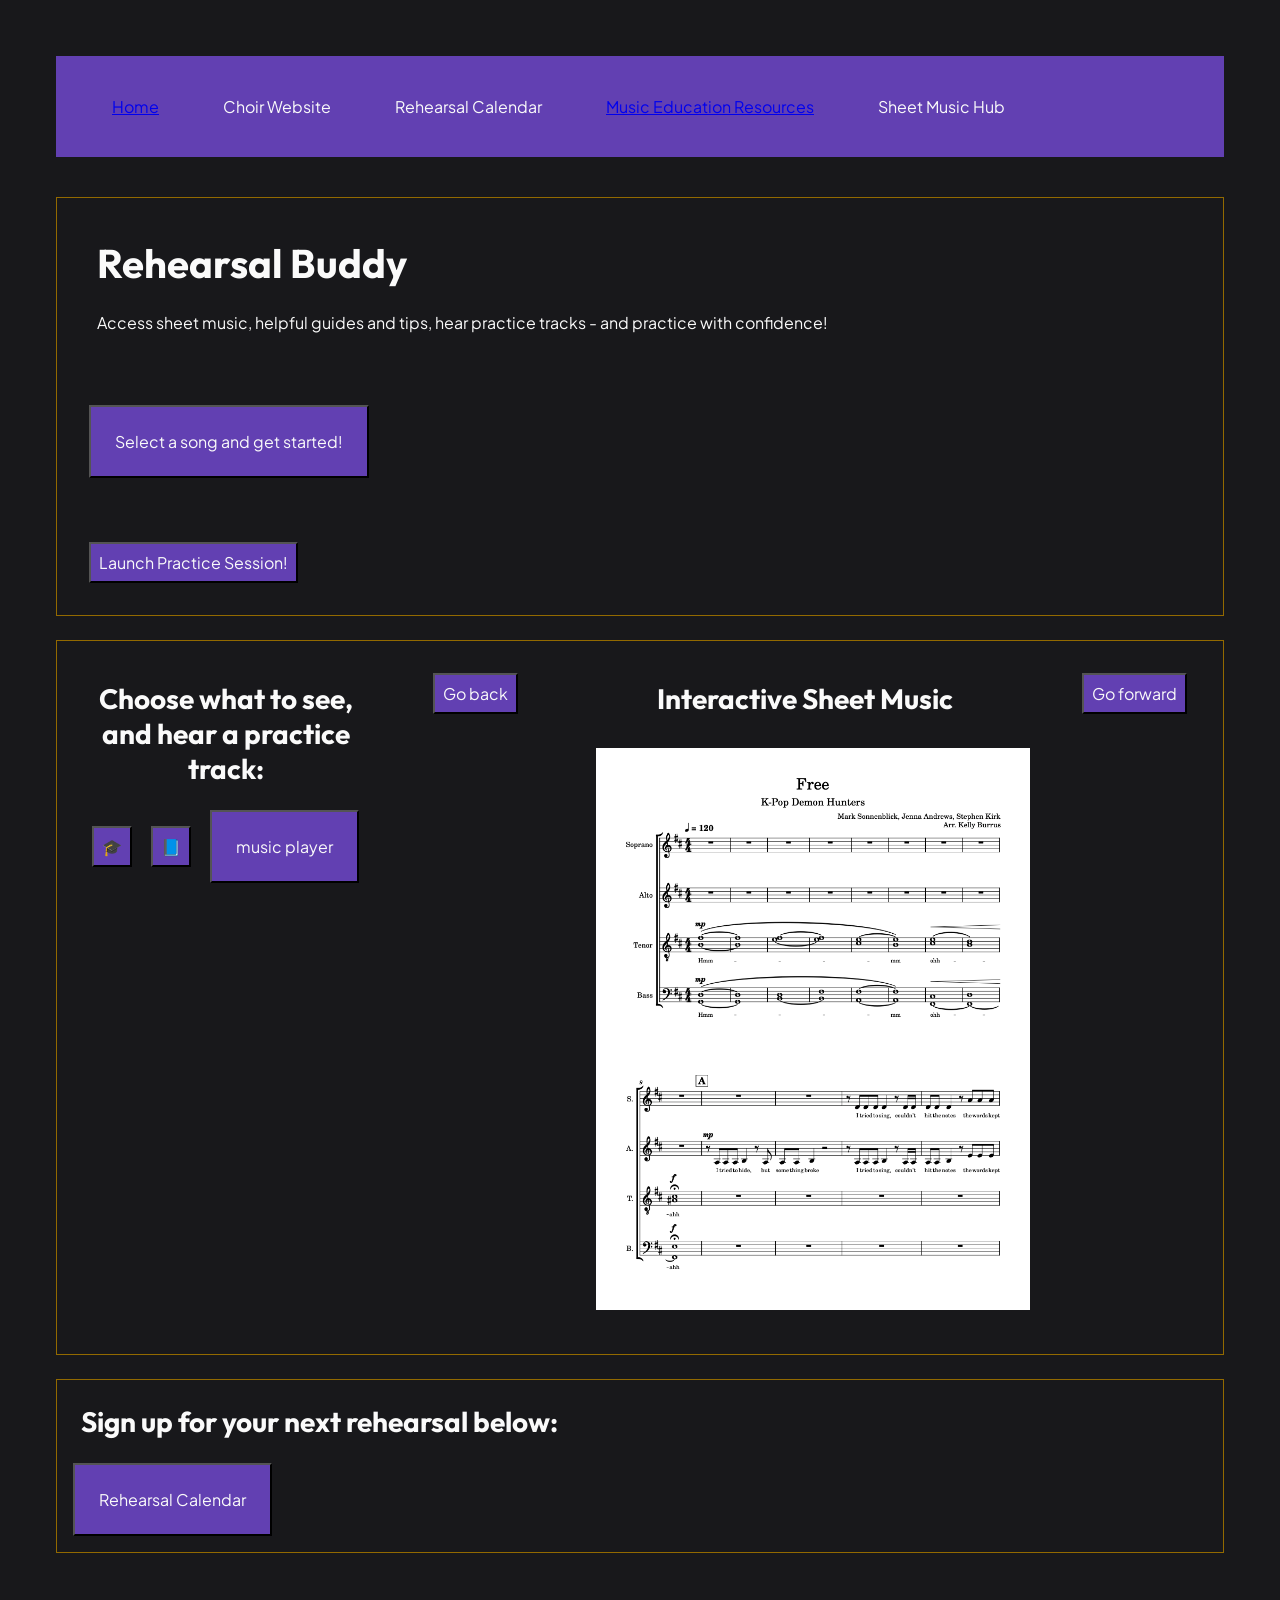
==== index.html @ 318d01c3 "Changed sheet display, assignment steps 1-4" ====
<!--Header/Nav -> Hero Section -> Self-Study -> CTA: “sign up for rehearsal”-->
<!doctype html>
<html lang="en">
  <head>
    <meta charset="UTF-8" />
    <meta name="viewport" content="width=device-width, initial-scale=1.0" />
    <title>Rehearsal Buddy</title>
    <link rel="stylesheet" href="style.css" />
    <link rel="stylesheet" href="https://fonts.googleapis.com/css?family=Outfit" />
    <link rel="stylesheet" href="https://fonts.googleapis.com/css2?family=Plus+Jakarta+Sans" />
    <script src="js/script.js" defer></script>
  </head>
  <body>
    <!-- START BELOW -->
     <header>
      <nav class="navbar">
        <!--to be placed into a hamburger menu in mobile, but expanded in desktop.-->
       <ul>
        <li><a href="index.html">Home</a></li>
        <li><a>Choir Website</a></li>
       <li><a>Rehearsal Calendar</a></li>
        <li><a href="education.html">Music Education Resources</a></li>
        <li><a>Sheet Music Hub</a></li>
       </ul>
      </nav>
     </header>
     <main class="page">
      <!--HERO SECTION-->
      <section class="hero">
        <!--row 1-->
        <div class="hero-title">
          <h1>Rehearsal Buddy</h1>
          <p>Access sheet music, helpful guides and tips, hear practice tracks - and practice with confidence!</p>
        </div>
        <!--row 2-->
        <div class="hero-selection">
          <button><p>Select a song and get started!</p></button>
        </div>
        <!--row 3-->
        <div class="hero-launch">
          <button> Launch Practice Session!</button>
        </div>
      </section>
      <!-- SELF-STUDY-->
        <section class="self-study">
          <!--column 1: self-study controls-->
          <div class="self-study-controls">
            <h2>Choose what to see, and hear a practice track:</h2>
            <button>&#127891</button>
            <button>&#128216</button>
            <button><p>music player</p></button>
          </div>
          <!--column 2: back button-->
          <div class="back-btn">
            <button id="back-btn">Go back</button>
          </div>
          <!--column 3: display-->
          <div class="sheet-music">
            <h2> Interactive Sheet Music</h2>
            <img id="currentpage" src="images/Free1-1.png" alt="Displays the current sheet music page." style="max-width: 100%; height: auto">
          </div>
          <!--column 4: fwd button-->
          <div class="fwd-btn">
            <button id="fwd-btn">Go forward</button>
          </div>
        </section>
        <!--CTA: Sign up for Rehearsal-->
        <section class="cta">
          <h2>Sign up for your next rehearsal below:</h2>
          <button><p>Rehearsal Calendar</p></button>
        </section>
      </main>
  </body>
</html>
---- style.css ----
:root {
  --primary-color: #6240b2;
  --accent-color: #926900;
  --background-color: #18181b;
  --text-color: #fafafa;
  --heading-font: "Outfit", sans-serif;
  --body-font: "Plus Jakarta Sans", sans-serif;
}
/* === RESET === */
*,
*::before,
*::after {
  margin: 8px;
  padding: 8px;
  box-sizing: border-box;
}

/* START BELOW */

nav{
  background-color: var(--primary-color);
  color: var(--text-color);
  display: flex;
  justify-content: space-between;
  align-items: right;
  font-size: 16px;
}
h1 {
font-family: var(--heading-font);
font-size: 40px;
}
h2 {
font-family: var(--heading-font);
font-size: 28px;
}
h3 {
font-family: var(--heading-font);
font-size: 20px;
}
body {
font-family: var(--body-font);
font-size: 16px;
background-color: var(--background-color);
color: var(--text-color);

}
section {
  border: 1px solid var(--accent-color);
}



/*Adding button characteristics*/
button {
  font-family: var(--body-font);
  font-size: 16px;
  background-color: var(--primary-color);
  color: var(--text-color);
  width: fit-content;
}


#education-resources {
  display: grid;
  grid-template-columns: repeat(auto-fit, minmax(300px, 1fr));
  gap: 20px;
  padding: 20px 0;
}

#education-resources img {
  width: 270px;
  height: auto;
}

.item {
  border: 1px solid var(--accent-color);
  padding: 16px;
  border-radius: 8px;
}

/* Style work on navbar to get the text looking more normal.
*/
.navbar {
    display: flex;
    justify-content: space-between, right;
    align-items: center; 
  }

.navbar ul{
  display: flex;
  flex-direction: row;
  width: auto;
}

.navbar ul li {
  list-style-type: none;
}
/* LAYOUT PLAN
   Two-dimensional (gridding these):
   - header/nav  → logo left, links right
   - hero        → two rows, text left in top row and centered in bottom row
   - self-study  → two columns, one narrower one on the left for the controls and options, and a wider one on right for sheet music

   One-dimensional or fine as-is (leaving alone):
   - cta         → centered stack
*/
/* Option A — columns by fraction */
.page {
  display: grid;
  grid-template-columns: 1fr;
  grid-template-rows: 1fr;
  gap: 8px;
}

/* hero: keeping it simple to one single column, with buttons located underneath the heading and description.*/
.hero {
  display: grid;
  grid-template-columns: 1fr;
  grid-template-rows: auto auto auto;
  gap: 16px;
  button-align: center;
}

/* self-study: attempted to have one column for the selections on the left side, and the sheet music on the right taking up 2/3 of the page.*/
/*BREAKPOINT: grid layout changes to expand sheet music when in mobile.
/*UPDATE 11/6: Updated this to 4 columns in desktop to have a fwd and back button on either side of sheet music display
/* Mobile first — the default */
.self-study {
  display: grid;
  grid-template-columns: 1fr;
  grid-template-rows: 1fr;
  width: auto;
  text-align: center;
}

/* Desktop — rearrange */
@media (min-width: 768px) {
  .self-study {
      display: grid;
  grid-template-columns: 2fr 1fr 3fr 1fr;
  grid-template-rows: 1fr;
  gap: 8px;
  text-align: center;
  }
}
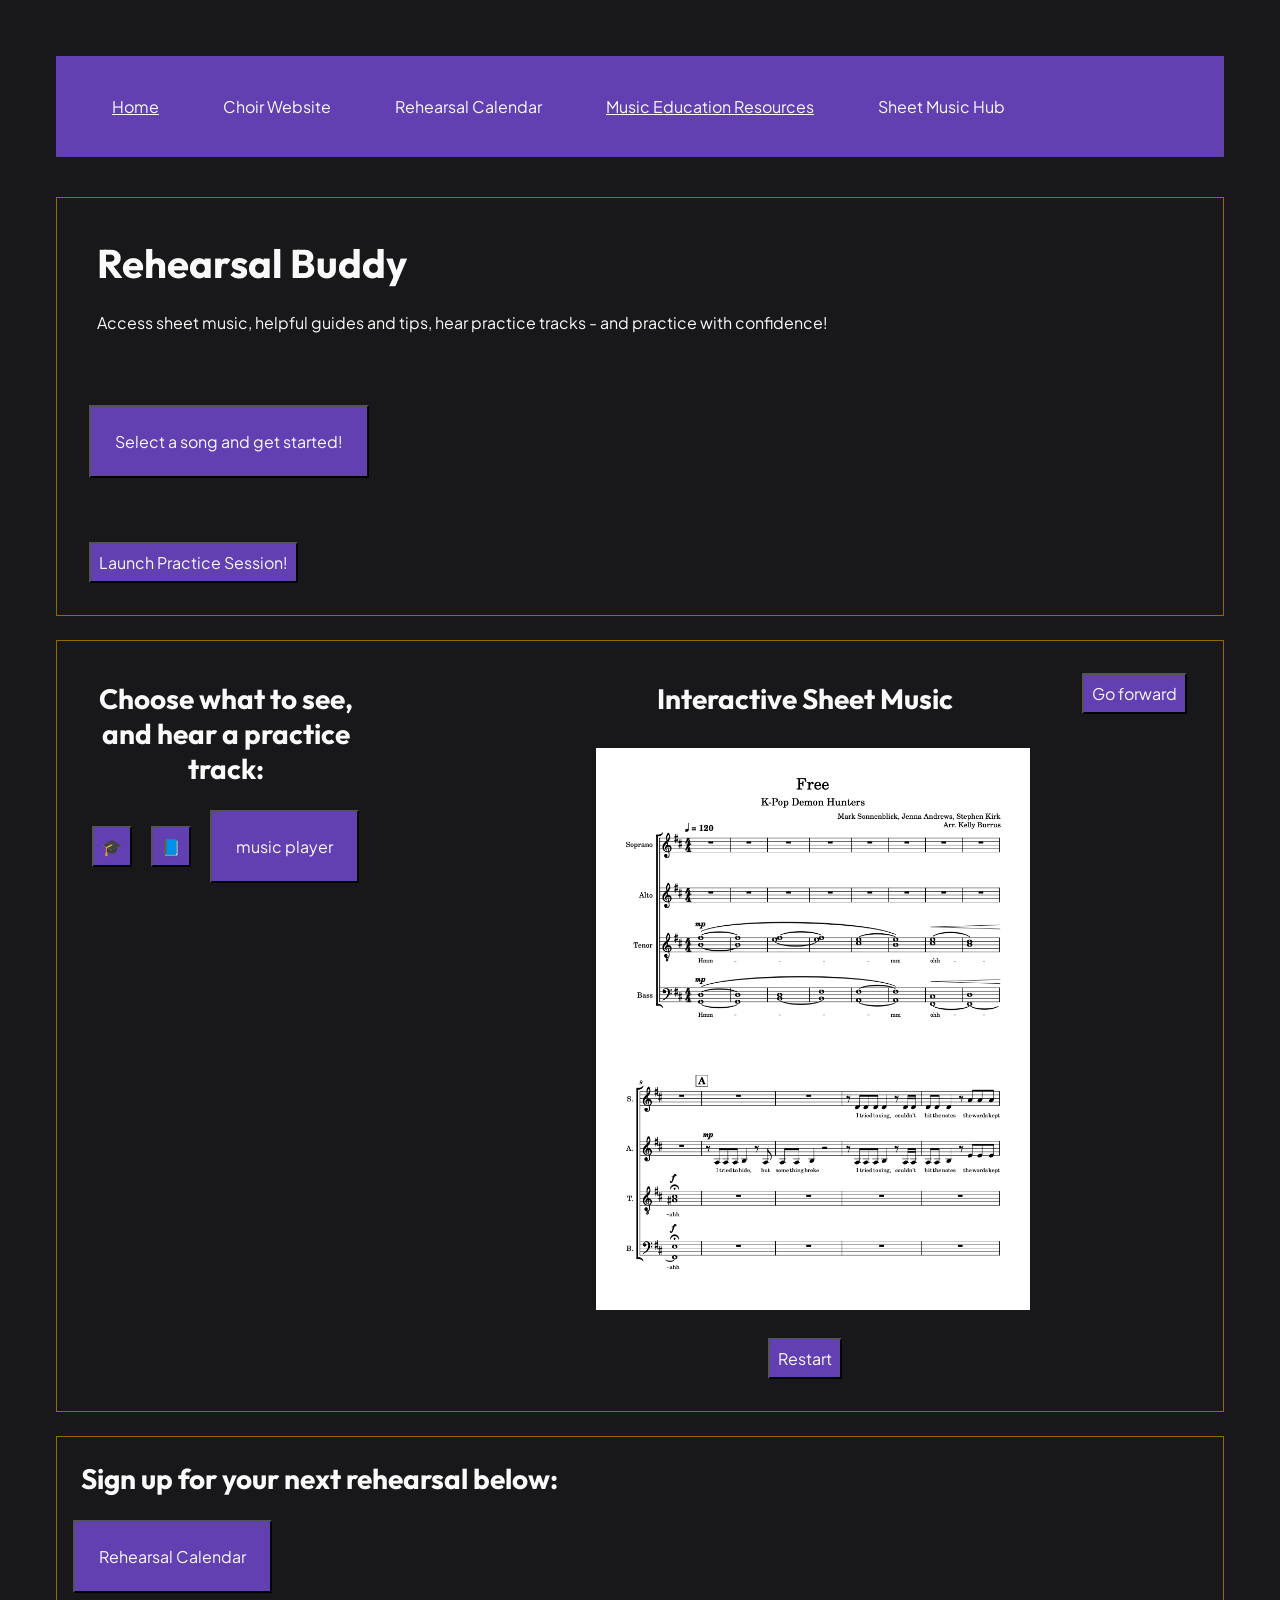
==== commit cfab451e: "added page-turning mechanism, button functionality" ====
--- a/index.html
+++ b/index.html
@@ -52,12 +52,13 @@
           </div>
           <!--column 2: back button-->
           <div class="back-btn">
-            <button id="back-btn">Go back</button>
+            <button id="back-btn" class="is-hidden">Go back</button>
           </div>
           <!--column 3: display-->
           <div class="sheet-music">
             <h2> Interactive Sheet Music</h2>
             <img id="currentpage" src="images/Free1-1.png" alt="Displays the current sheet music page." style="max-width: 100%; height: auto">
+            <button id="restart">Restart</button>
           </div>
           <!--column 4: fwd button-->
           <div class="fwd-btn">
--- a/style.css
+++ b/style.css
@@ -5,6 +5,7 @@
   --text-color: #fafafa;
   --heading-font: "Outfit", sans-serif;
   --body-font: "Plus Jakarta Sans", sans-serif;
+  --link-color: #fafafa;
 }
 /* === RESET === */
 *,
@@ -20,10 +21,15 @@
 nav{
   background-color: var(--primary-color);
   color: var(--text-color);
+  
   display: flex;
   justify-content: space-between;
   align-items: right;
   font-size: 16px;
+}
+
+a {
+    color: var(--link-color);
 }
 h1 {
 font-family: var(--heading-font);
@@ -82,7 +88,7 @@
 */
 .navbar {
     display: flex;
-    justify-content: space-between, right;
+    justify-content: space-between;
     align-items: center; 
   }
 
@@ -90,6 +96,7 @@
   display: flex;
   flex-direction: row;
   width: auto;
+  flex-wrap: wrap
 }
 
 .navbar ul li {
@@ -118,7 +125,10 @@
   grid-template-columns: 1fr;
   grid-template-rows: auto auto auto;
   gap: 16px;
-  button-align: center;
+}
+
+.is-hidden {
+  display: none;
 }
 
 /* self-study: attempted to have one column for the selections on the left side, and the sheet music on the right taking up 2/3 of the page.*/
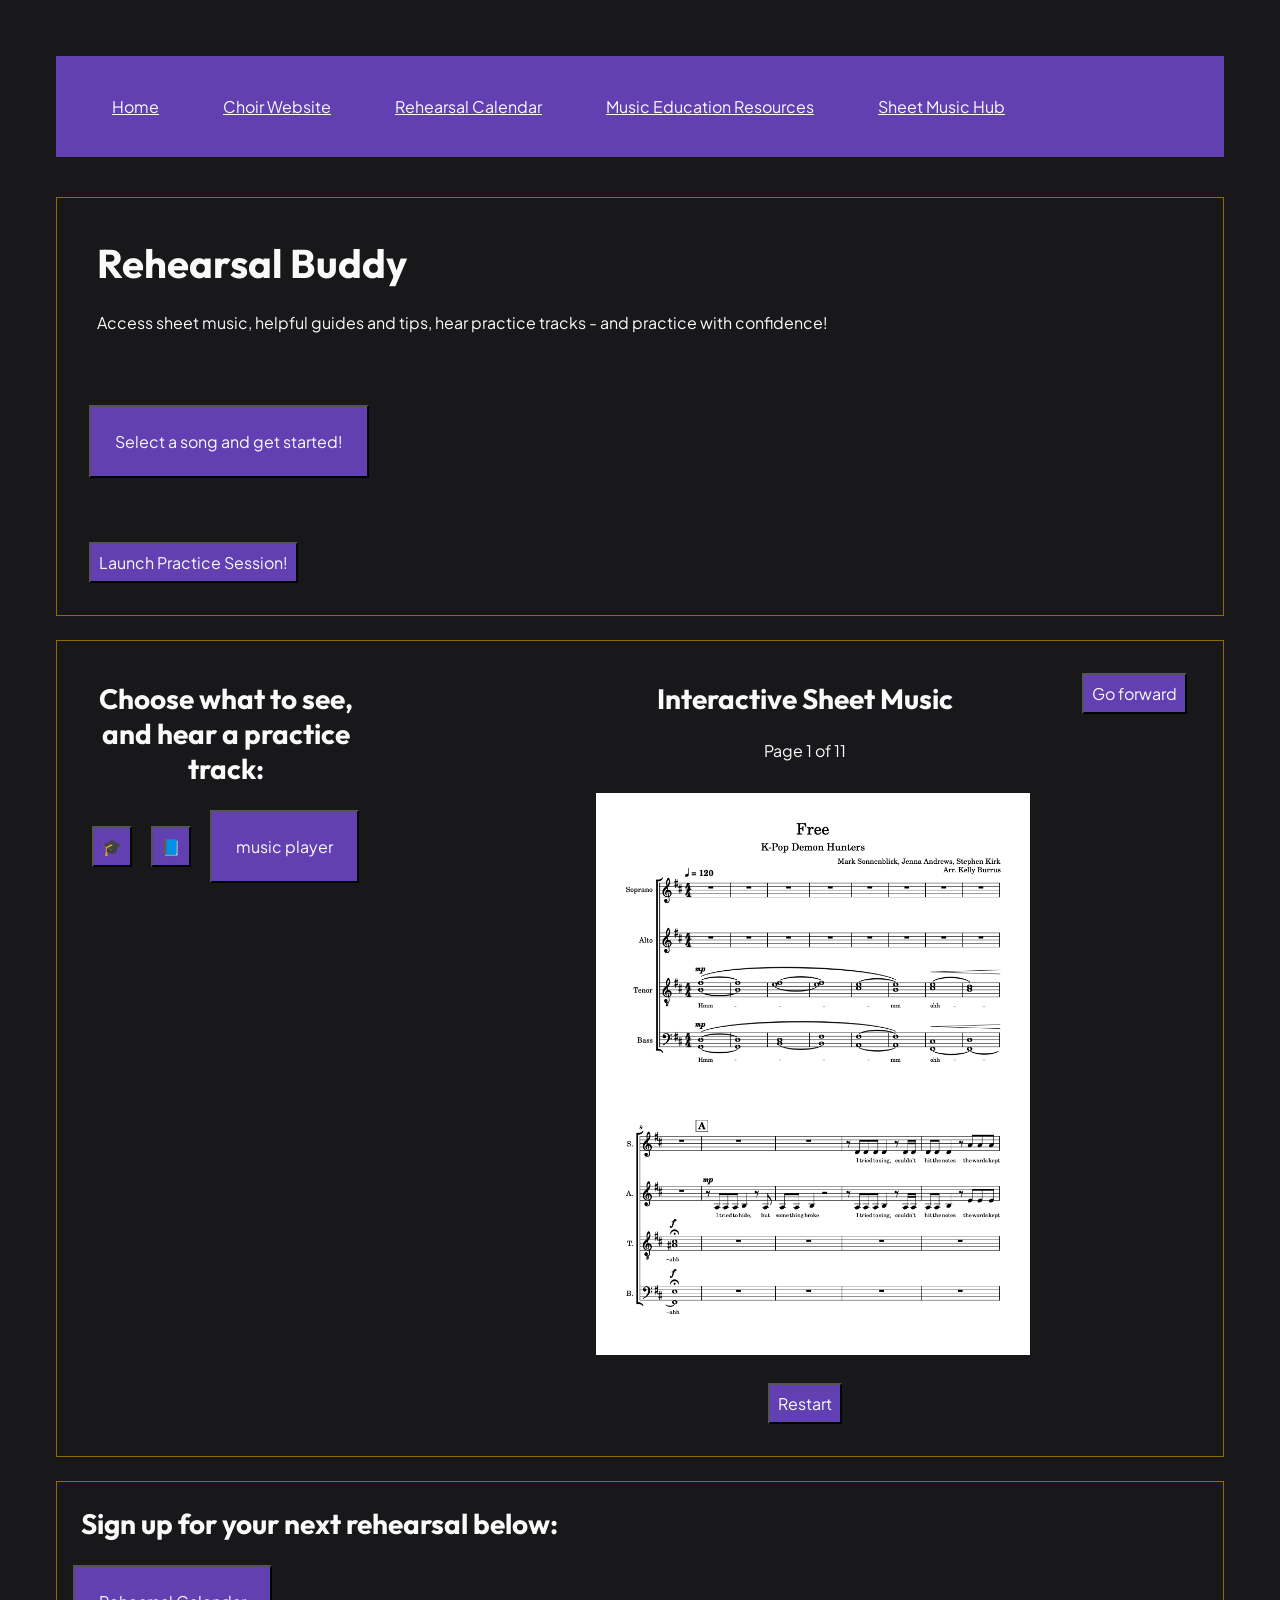
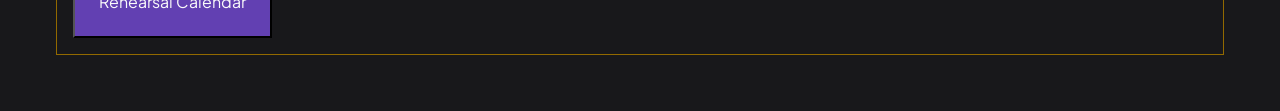
==== commit 0c6f0d9a: "Fixes from feedback, write Week 9 Plan" ====
--- a/index.html
+++ b/index.html
@@ -17,10 +17,10 @@
         <!--to be placed into a hamburger menu in mobile, but expanded in desktop.-->
        <ul>
         <li><a href="index.html">Home</a></li>
-        <li><a>Choir Website</a></li>
-       <li><a>Rehearsal Calendar</a></li>
+        <li><a href="#">Choir Website</a></li>
+       <li><a href="#">Rehearsal Calendar</a></li>
         <li><a href="education.html">Music Education Resources</a></li>
-        <li><a>Sheet Music Hub</a></li>
+        <li><a href="#">Sheet Music Hub</a></li>
        </ul>
       </nav>
      </header>
@@ -57,6 +57,7 @@
           <!--column 3: display-->
           <div class="sheet-music">
             <h2> Interactive Sheet Music</h2>
+            <p id="pagenumber"></p>
             <img id="currentpage" src="images/Free1-1.png" alt="Displays the current sheet music page." style="max-width: 100%; height: auto">
             <button id="restart">Restart</button>
           </div>
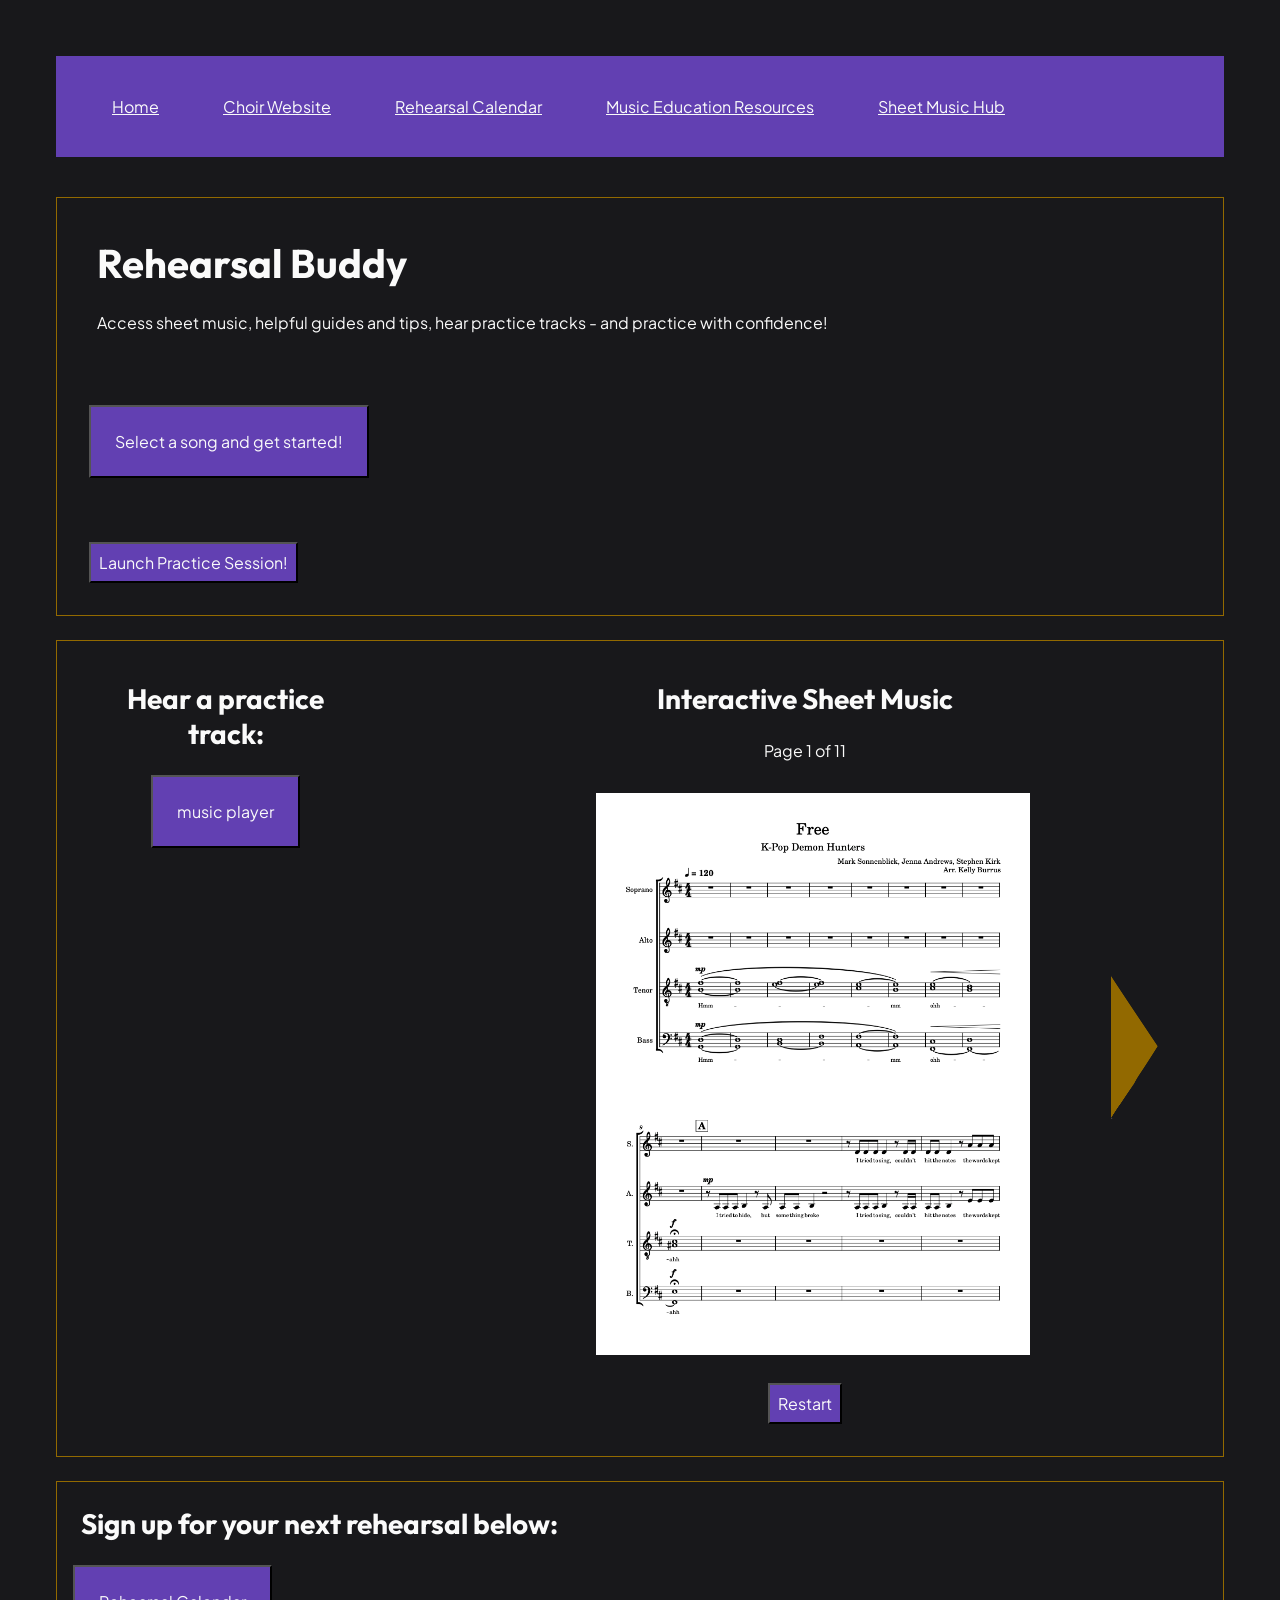
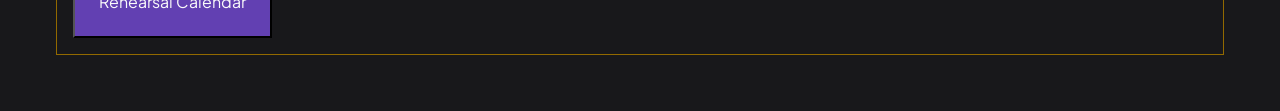
==== commit 07920418: "Changed fwd & back buttons to textless arrows" ====
--- a/index.html
+++ b/index.html
@@ -45,14 +45,14 @@
         <section class="self-study">
           <!--column 1: self-study controls-->
           <div class="self-study-controls">
-            <h2>Choose what to see, and hear a practice track:</h2>
-            <button>&#127891</button>
-            <button>&#128216</button>
+            <h2>Hear a practice track:</h2>
             <button><p>music player</p></button>
           </div>
           <!--column 2: back button-->
           <div class="back-btn">
-            <button id="back-btn" class="is-hidden">Go back</button>
+            <button id="back-btn" class="is-hidden">
+              <img src="images/backarrow.png" alt="Go forward">
+            </button>
           </div>
           <!--column 3: display-->
           <div class="sheet-music">
@@ -62,8 +62,11 @@
             <button id="restart">Restart</button>
           </div>
           <!--column 4: fwd button-->
+          <!--11/27 changed to custom image of an arrow-->
           <div class="fwd-btn">
-            <button id="fwd-btn">Go forward</button>
+            <button id="fwd-btn">
+              <img src="images/fwdarrow.png" alt="Go forward">
+            </button>
           </div>
         </section>
         <!--CTA: Sign up for Rehearsal-->
--- a/style.css
+++ b/style.css
@@ -78,10 +78,39 @@
   height: auto;
 }
 
+/* changed fwd-btn and back-btn classes to remove the traditional button characteristics from it and make sure it's only the fwdarrow and backarrow pngs acting as the button with transparent backgrounds.*/
+#back-btn{
+  background: none;
+  border: none;
+  padding: 0;
+  border-radius: 0;
+  cursor: pointer;
+}
+
+#fwd-btn{
+  background: none;
+  border: none;
+  padding: 0;
+  border-radius: 0;
+  cursor: pointer;
+}
+
 .item {
   border: 1px solid var(--accent-color);
   padding: 16px;
   border-radius: 8px;
+}
+
+.fwd-btn {
+  display: flex;
+  align-items: center;
+  justify-content: center;
+}
+
+.back-btn {
+  display: flex;
+  align-items: center;
+  justify-content: center;
 }
 
 /* Style work on navbar to get the text looking more normal.
@@ -131,6 +160,15 @@
   display: none;
 }
 
+.is-selected {
+  background: #926900;
+  color: #fafafa;
+}
+
+.empty {
+  color: #fafafa;
+}
+
 /* self-study: attempted to have one column for the selections on the left side, and the sheet music on the right taking up 2/3 of the page.*/
 /*BREAKPOINT: grid layout changes to expand sheet music when in mobile.
 /*UPDATE 11/6: Updated this to 4 columns in desktop to have a fwd and back button on either side of sheet music display
@@ -152,4 +190,4 @@
   gap: 8px;
   text-align: center;
   }
-}
+}
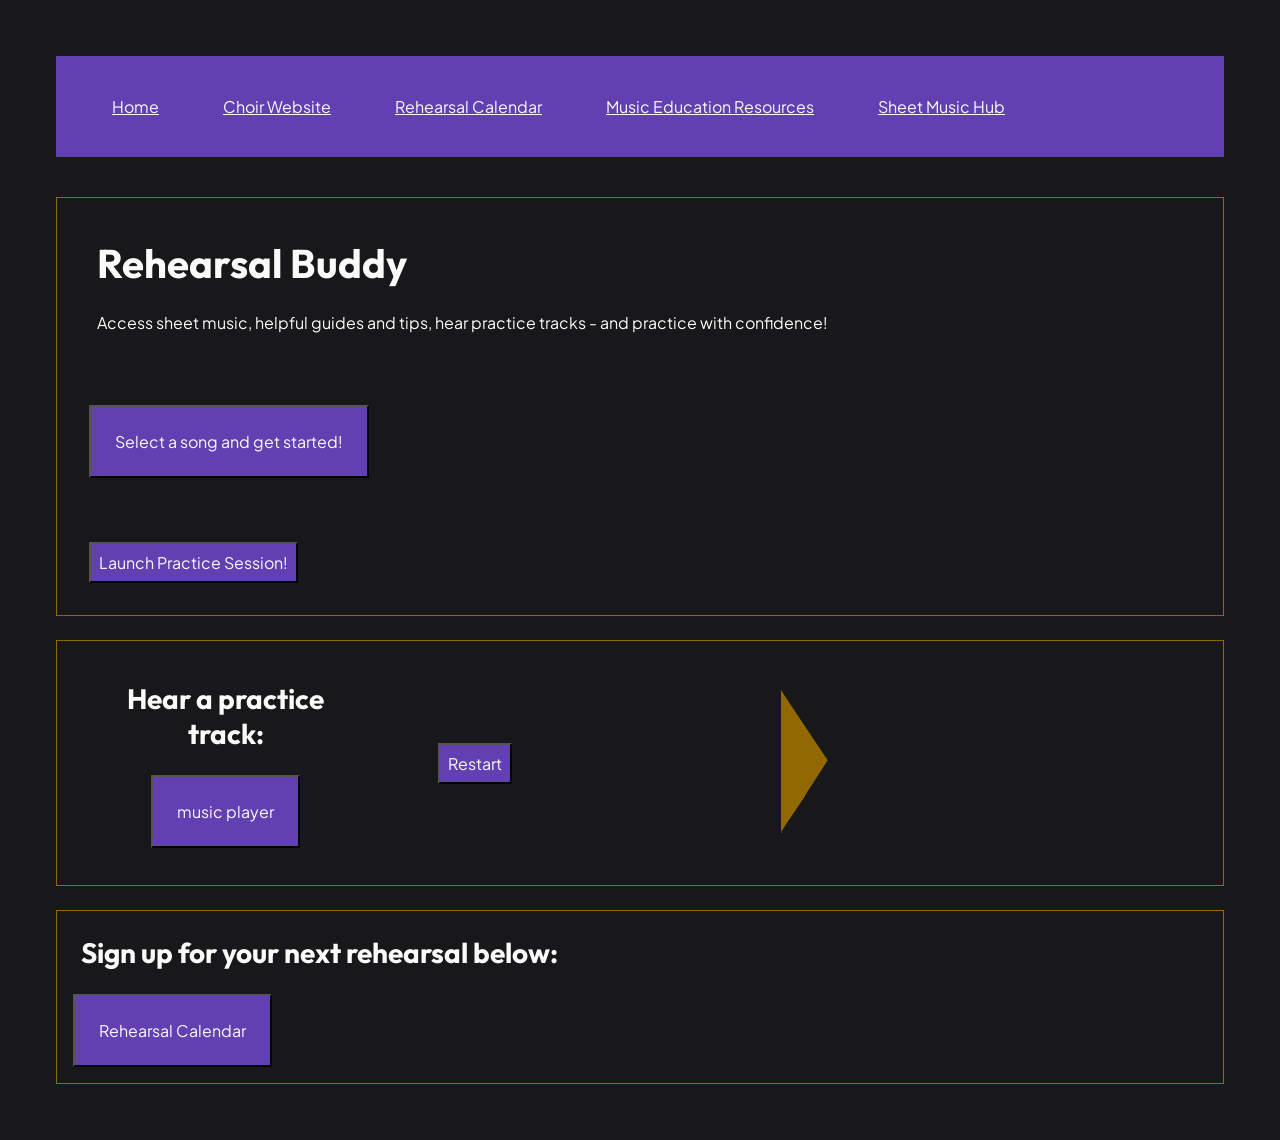
==== commit 60fa45b9: "Corrected alt text on back button" ====
--- a/index.html
+++ b/index.html
@@ -51,7 +51,7 @@
           <!--column 2: back button-->
           <div class="back-btn">
             <button id="back-btn" class="is-hidden">
-              <img src="images/backarrow.png" alt="Go forward">
+              <img src="images/backarrow.png" alt="Go back>
             </button>
           </div>
           <!--column 3: display-->
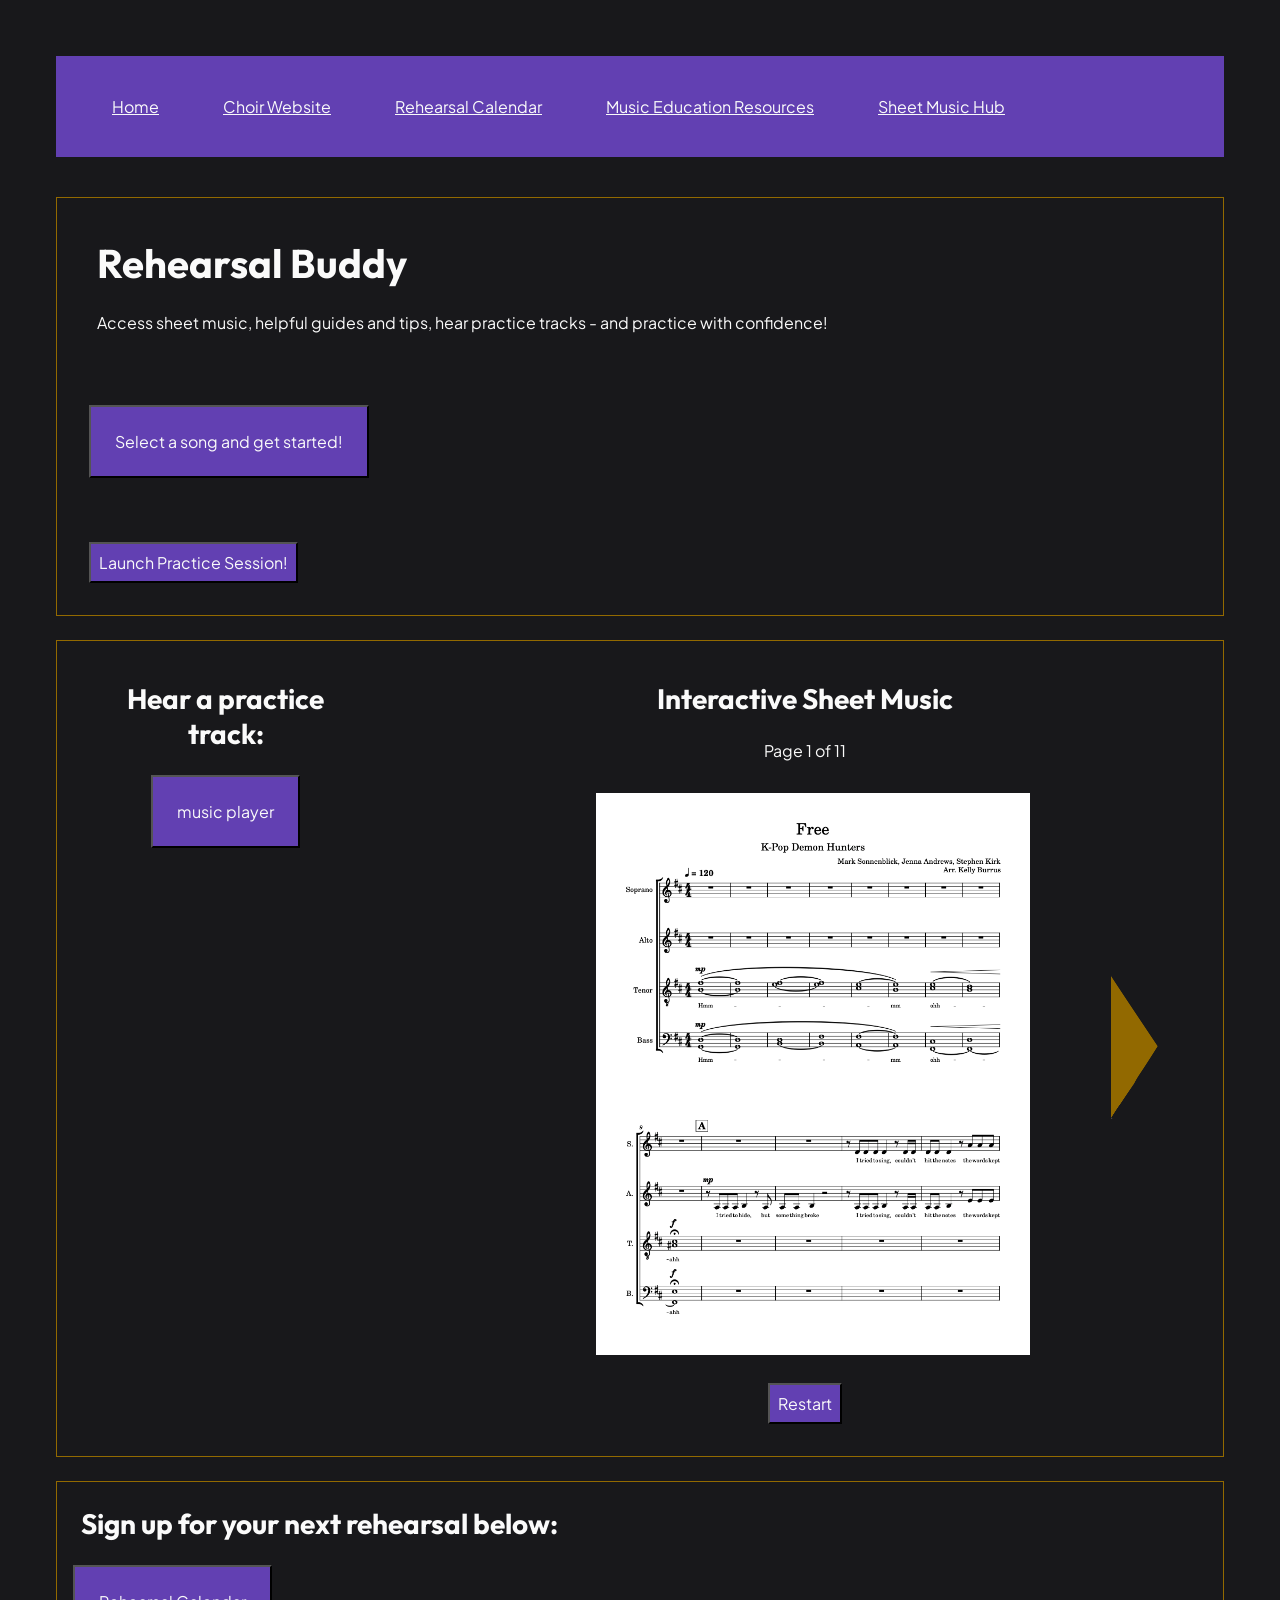
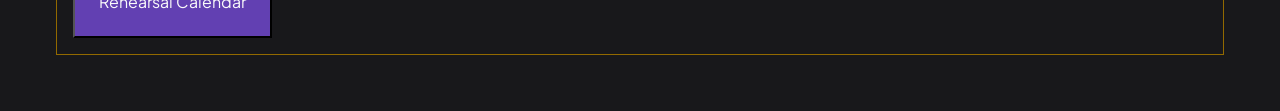
==== commit 3915edad: "Corrected back button alt text syntax" ====
--- a/index.html
+++ b/index.html
@@ -51,7 +51,7 @@
           <!--column 2: back button-->
           <div class="back-btn">
             <button id="back-btn" class="is-hidden">
-              <img src="images/backarrow.png" alt="Go back>
+              <img src="images/backarrow.png" alt="Go back">
             </button>
           </div>
           <!--column 3: display-->
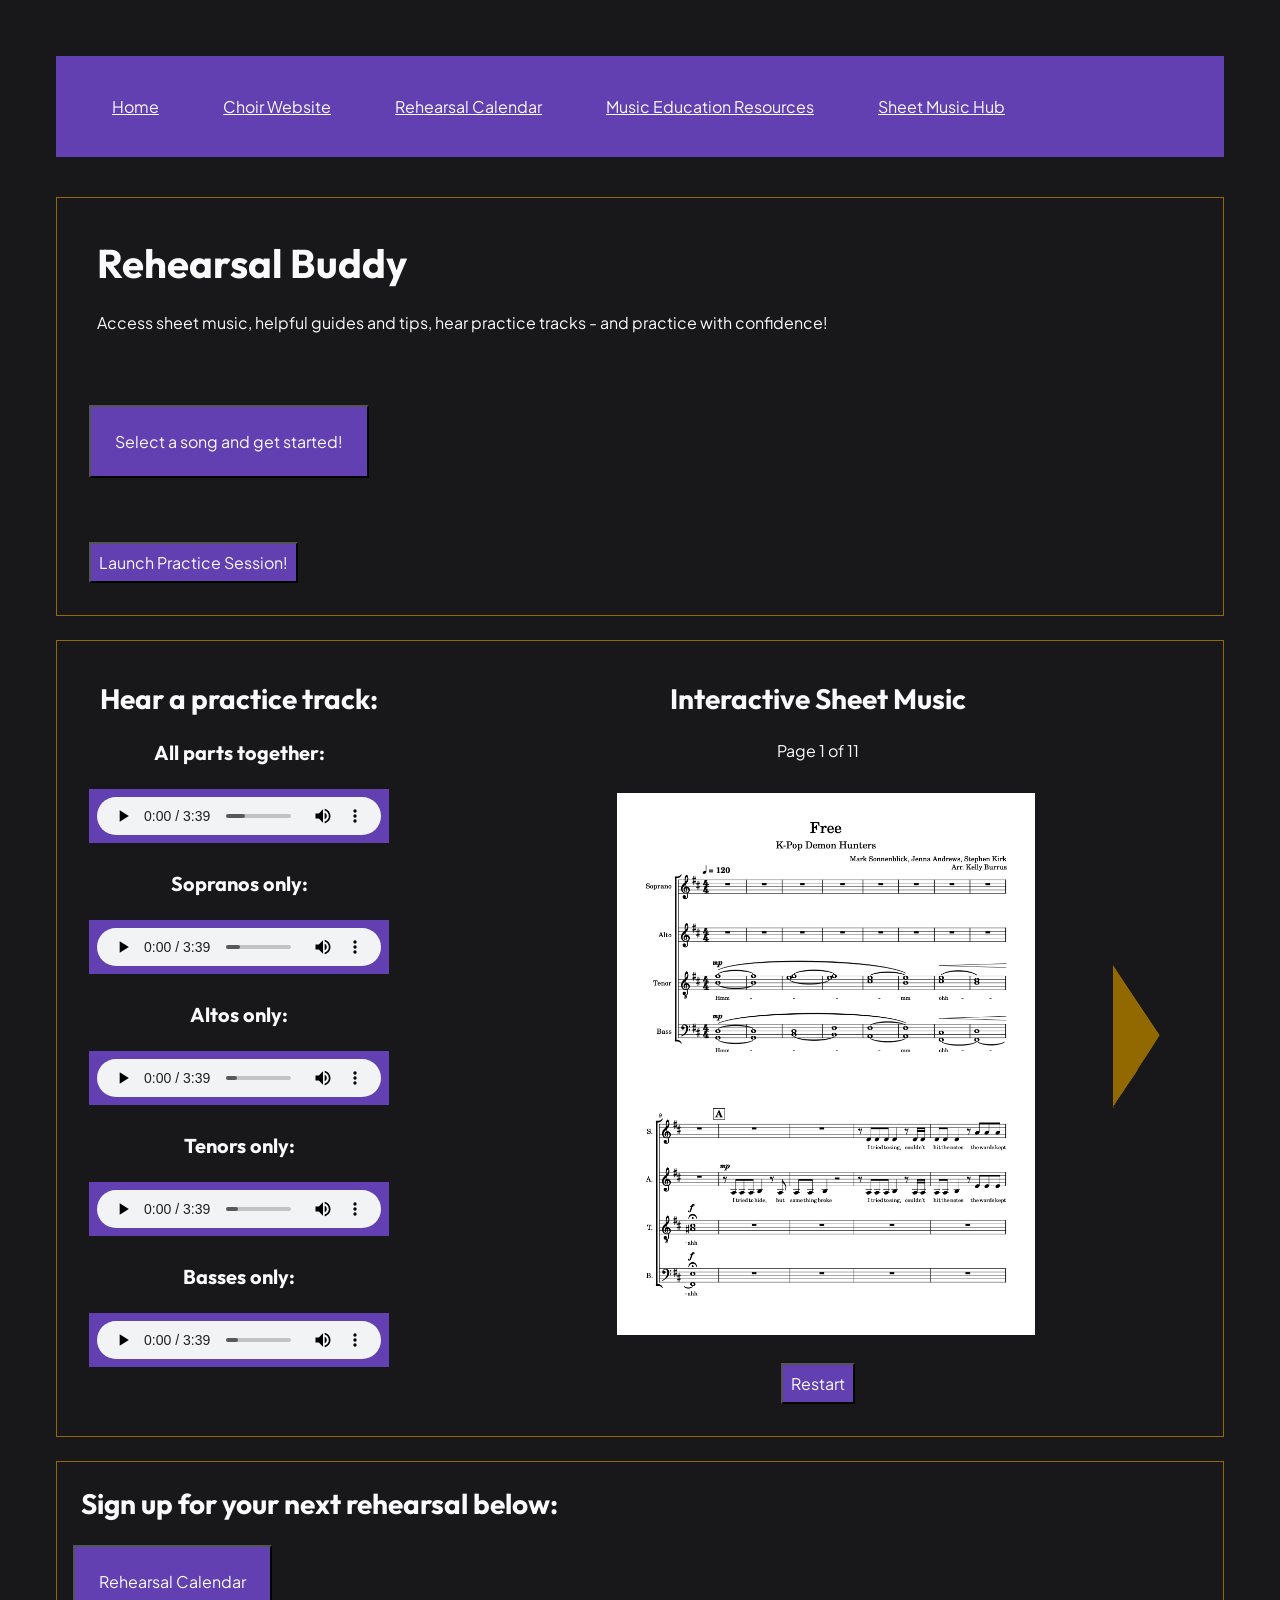
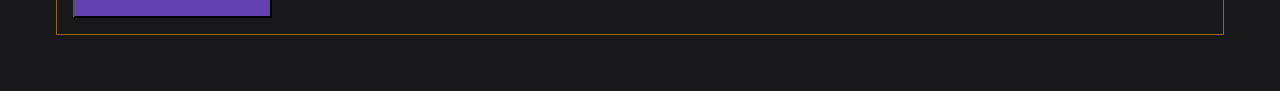
==== commit eeb434be: "Added audio elements for music player criteria." ====
--- a/index.html
+++ b/index.html
@@ -46,7 +46,27 @@
           <!--column 1: self-study controls-->
           <div class="self-study-controls">
             <h2>Hear a practice track:</h2>
-            <button><p>music player</p></button>
+            <!--audio tracks; different options depending on which part the user is-->
+            <h3>All parts together:</h3>
+            <audio id="playlistAll" controls>
+            <source src="songs/Free1.mp3" type="audio/mpeg">
+            </audio>
+            <h3>Sopranos only:</h3>
+            <audio id="playlistAll" controls>
+            <source src="songs/Free-Soprano_metronome1.mp3" type="audio/mpeg">
+            </audio>
+            <h3>Altos only:</h3>
+            <audio id="playlistAll" controls>
+            <source src="songs/Free-Alto_metronome1.mp3" type="audio/mpeg">
+            </audio>
+            <h3>Tenors only:</h3>
+            <audio id="playlistAll" controls>
+            <source src="songs/Free-Tenor_metronome1.mp3" type="audio/mpeg">
+            </audio>
+            <h3>Basses only:</h3>
+            <audio id="playlistAll" controls>
+            <source src="songs/Free-Bass_metronome1.mp3" type="audio/mpeg">
+            </audio>
           </div>
           <!--column 2: back button-->
           <div class="back-btn">
--- a/style.css
+++ b/style.css
@@ -93,6 +93,10 @@
   padding: 0;
   border-radius: 0;
   cursor: pointer;
+}
+
+#playlistAll{
+  background: #6240b2;
 }
 
 .item {
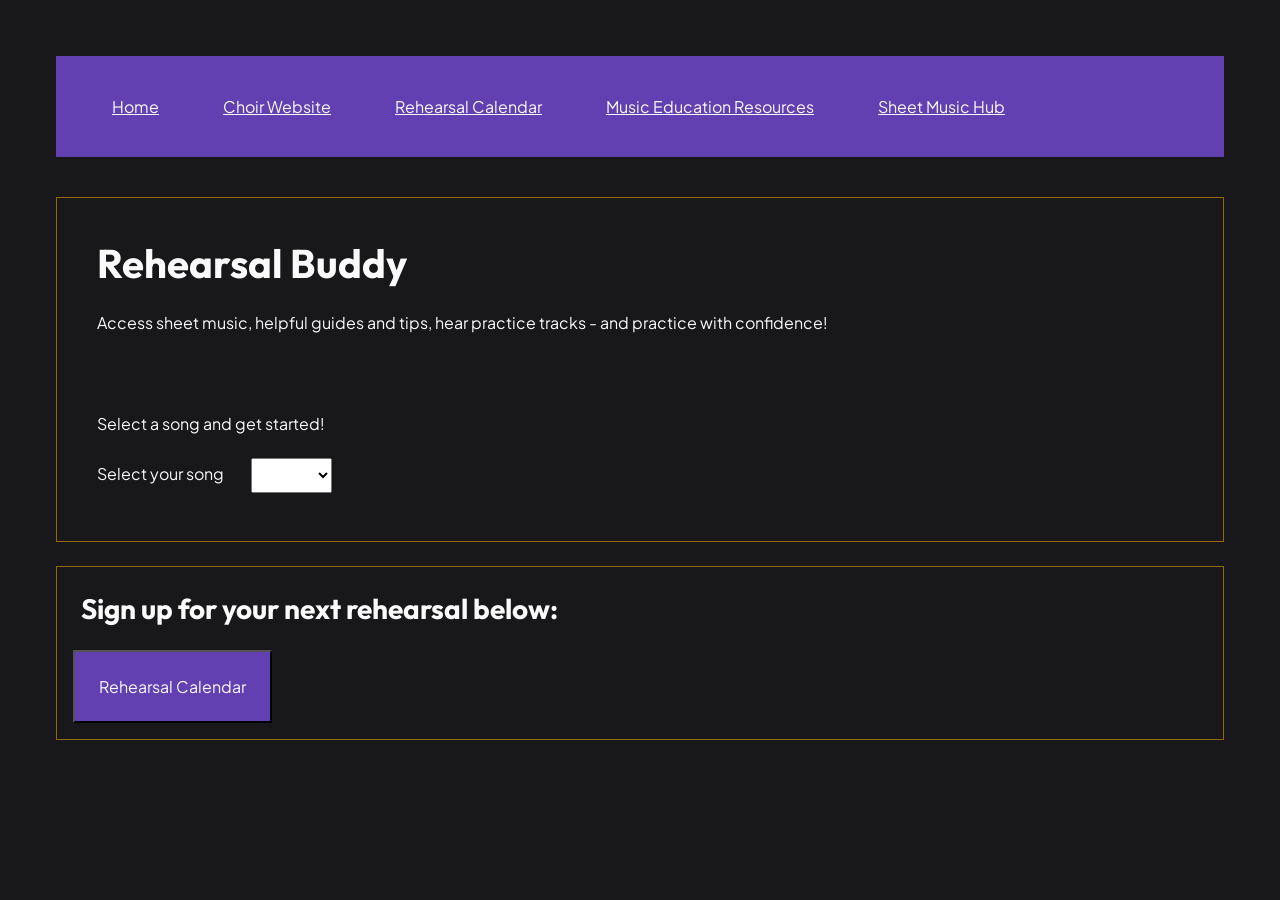
==== commit 8e779ccf: "added render function to dropdown and page-turns" ====
--- a/index.html
+++ b/index.html
@@ -34,15 +34,19 @@
         </div>
         <!--row 2-->
         <div class="hero-selection">
-          <button><p>Select a song and get started!</p></button>
-        </div>
-        <!--row 3-->
-        <div class="hero-launch">
-          <button> Launch Practice Session!</button>
+          <p>Select a song and get started!</p>
+          <!--Song Selection Dropdown-->
+          <label for="song-selection">Select your song</label>
+          <select id="song-selection">
+            <option value=""></option>
+            <option value="Free">Free</option>
+            <option value="Song 2">Song 2</option>
+            <option value="Song 3">Song 3</option>
+          </select>
         </div>
       </section>
       <!-- SELF-STUDY-->
-        <section class="self-study">
+        <section id="self-study" class="self-study is-hidden">
           <!--column 1: self-study controls-->
           <div class="self-study-controls">
             <h2>Hear a practice track:</h2>
@@ -52,19 +56,19 @@
             <source src="songs/Free1.mp3" type="audio/mpeg">
             </audio>
             <h3>Sopranos only:</h3>
-            <audio id="playlistAll" controls>
+            <audio id="playlistSoprano" controls>
             <source src="songs/Free-Soprano_metronome1.mp3" type="audio/mpeg">
             </audio>
             <h3>Altos only:</h3>
-            <audio id="playlistAll" controls>
+            <audio id="playlistAlto" controls>
             <source src="songs/Free-Alto_metronome1.mp3" type="audio/mpeg">
             </audio>
             <h3>Tenors only:</h3>
-            <audio id="playlistAll" controls>
+            <audio id="playlistTenor" controls>
             <source src="songs/Free-Tenor_metronome1.mp3" type="audio/mpeg">
             </audio>
             <h3>Basses only:</h3>
-            <audio id="playlistAll" controls>
+            <audio id="playlistBass" controls>
             <source src="songs/Free-Bass_metronome1.mp3" type="audio/mpeg">
             </audio>
           </div>
--- a/style.css
+++ b/style.css
@@ -160,9 +160,6 @@
   gap: 16px;
 }
 
-.is-hidden {
-  display: none;
-}
 
 .is-selected {
   background: #926900;
@@ -194,4 +191,8 @@
   gap: 8px;
   text-align: center;
   }
+}
+
+.is-hidden {
+  display: none;
 }
